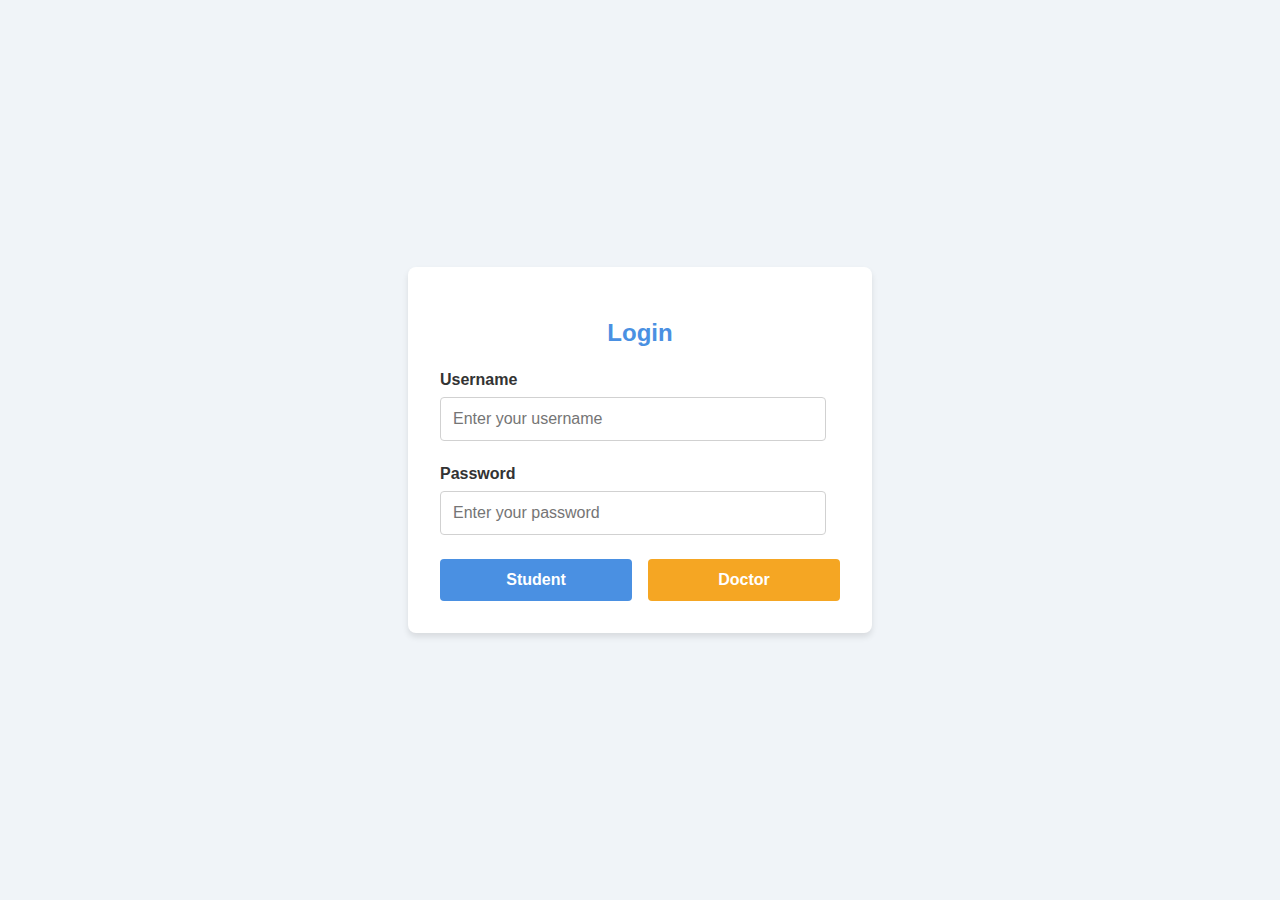
==== loginPage/login.html @ a88f7d3b "login page" ====
<!DOCTYPE html>
<html lang="en">
<head>
    <meta charset="UTF-8">
    <meta name="viewport" content="width=device-width, initial-scale=1.0">
    <title>Login Page</title>
    <link rel="stylesheet" href="login.css">
</head>
<body>
    <div class="login-container">
        <h2>Login</h2>
        <form action="#">
            <div class="input-box">
                <label for="username">Username</label>
                <input type="text" id="username" name="username" placeholder="Enter your username" required>
            </div>
            <div class="input-box">
                <label for="password">Password</label>
                <input type="password" id="password" name="password" placeholder="Enter your password" required>
            </div>
            <div class="button-container">
                <a href="../Student/Student Dashboard/stu_dash.html" class="btn">Student</a>
                <a href="../Doctor/Review Appointments/rev_app.html" class="btn">Doctor</a>
            </div>
        </form>
    </div>
</body>
</html>
---- loginPage/login.css ----
:root {
    --primary-color: #4a90e2;
    --secondary-color: #f5a623;
    --background-color: #f0f4f8;
    --text-color: #333;
    --input-background: #ffffff;
    --input-border: #d1d1d1;
    --button-hover: #357abd;
}

body {
    font-family: 'Arial', sans-serif;
    background-color: var(--background-color);
    display: flex;
    justify-content: center;
    align-items: center;
    height: 100vh;
    margin: 0;
    transition: background-color 0.3s ease;
}

.login-container {
    background-color: var(--input-background);
    padding: 2rem;
    border-radius: 8px;
    box-shadow: 0 4px 6px rgba(0, 0, 0, 0.1);
    width: 100%;
    max-width: 400px;
}

h2 {
    color: var(--primary-color);
    text-align: center;
    margin-bottom: 1.5rem;
}

.input-box {
    margin-bottom: 1.5rem;
}

label {
    display: block;
    margin-bottom: 0.5rem;
    color: var(--text-color);
    font-weight: bold;
}

input[type="text"],
input[type="password"] {
    width: 90%;
    padding: 0.75rem;
    border: 1px solid var(--input-border);
    border-radius: 4px;
    font-size: 1rem;
    transition: border-color 0.3s ease;
}

input[type="text"]:focus,
input[type="password"]:focus {
    outline: none;
    border-color: var(--primary-color);
    box-shadow: 0 0 0 2px rgba(74, 144, 226, 0.2);
}

.button-container {
    display: flex;
    justify-content: space-between;
    margin-top: 1.5rem;
}

.btn {
    flex: 1;
    padding: 0.75rem;
    border: none;
    border-radius: 4px;
    font-size: 1rem;
    font-weight: bold;
    text-align: center;
    text-decoration: none;
    color: white;
    cursor: pointer;
    transition: background-color 0.3s ease;
}

.btn:first-child {
    background-color: var(--primary-color);
    margin-right: 0.5rem;
}

.btn:last-child {
    background-color: var(--secondary-color);
    margin-left: 0.5rem;
}

.btn:hover {
    background-color: var(--button-hover);
}

@media (max-width: 480px) {
    .login-container {
        padding: 1.5rem;
    }

    .button-container {
        flex-direction: column;
    }

    .btn {
        margin: 0.5rem 0;
    }

    .btn:first-child {
        margin-right: 0;
    }

    .btn:last-child {
        margin-left: 0;
    }
}

/* Dark mode */
@media (prefers-color-scheme: dark) {
    :root {
        --primary-color: #64b5f6;
        --secondary-color: #ffd54f;
        --background-color: #1a1a1a;
        --text-color: #ffffff;
        --input-background: #2c2c2c;
        --input-border: #444444;
        --button-hover: #1e88e5;
    }

    input[type="text"],
    input[type="password"] {
        color: var(--text-color);
    }
}
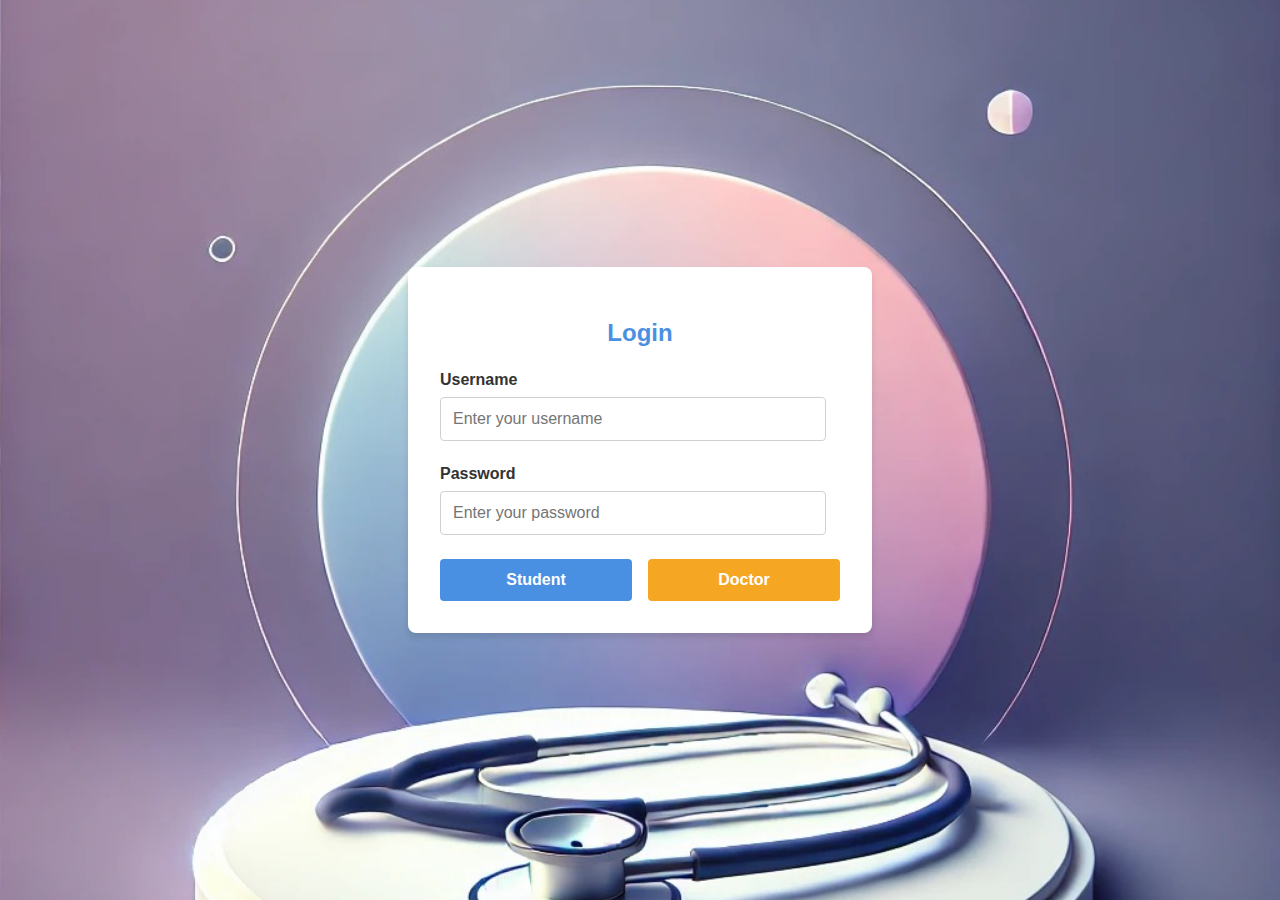
==== commit 9ef4f447: "login page" ====
--- a/loginPage/login.html
+++ b/loginPage/login.html
@@ -19,8 +19,8 @@
                 <input type="password" id="password" name="password" placeholder="Enter your password" required>
             </div>
             <div class="button-container">
-                <a href="../Student/Student Dashboard/stu_dash.html" class="btn">Student</a>
-                <a href="../Doctor/Review Appointments/rev_app.html" class="btn">Doctor</a>
+                <a href="../../Student Dashboard/stu_dash.html" class="btn">Student</a>
+                <a href="../../../Doctor/Review Appointments/rev_app.html" class="btn">Doctor</a>
             </div>
         </form>
     </div>
--- a/loginPage/login.css
+++ b/loginPage/login.css
@@ -11,15 +11,20 @@
 body {
     font-family: 'Arial', sans-serif;
     background-color: var(--background-color);
+    background-position-y: 10%;
     display: flex;
     justify-content: center;
     align-items: center;
     height: 100vh;
     margin: 0;
     transition: background-color 0.3s ease;
-}
+    background-image: url('/bg.jpeg');
+    background-repeat: no-repeat;
+    background-size: 100%;}
 
 .login-container {
+    background-image: url('/bg.jpeg');
+    background-blend-mode: lighten;
     background-color: var(--input-background);
     padding: 2rem;
     border-radius: 8px;
@@ -53,6 +58,7 @@
     border-radius: 4px;
     font-size: 1rem;
     transition: border-color 0.3s ease;
+    color: black;
 }
 
 input[type="text"]:focus,
@@ -132,6 +138,7 @@
 
     input[type="text"],
     input[type="password"] {
-        color: var(--text-color);
+        color: black;
+        
     }
 }